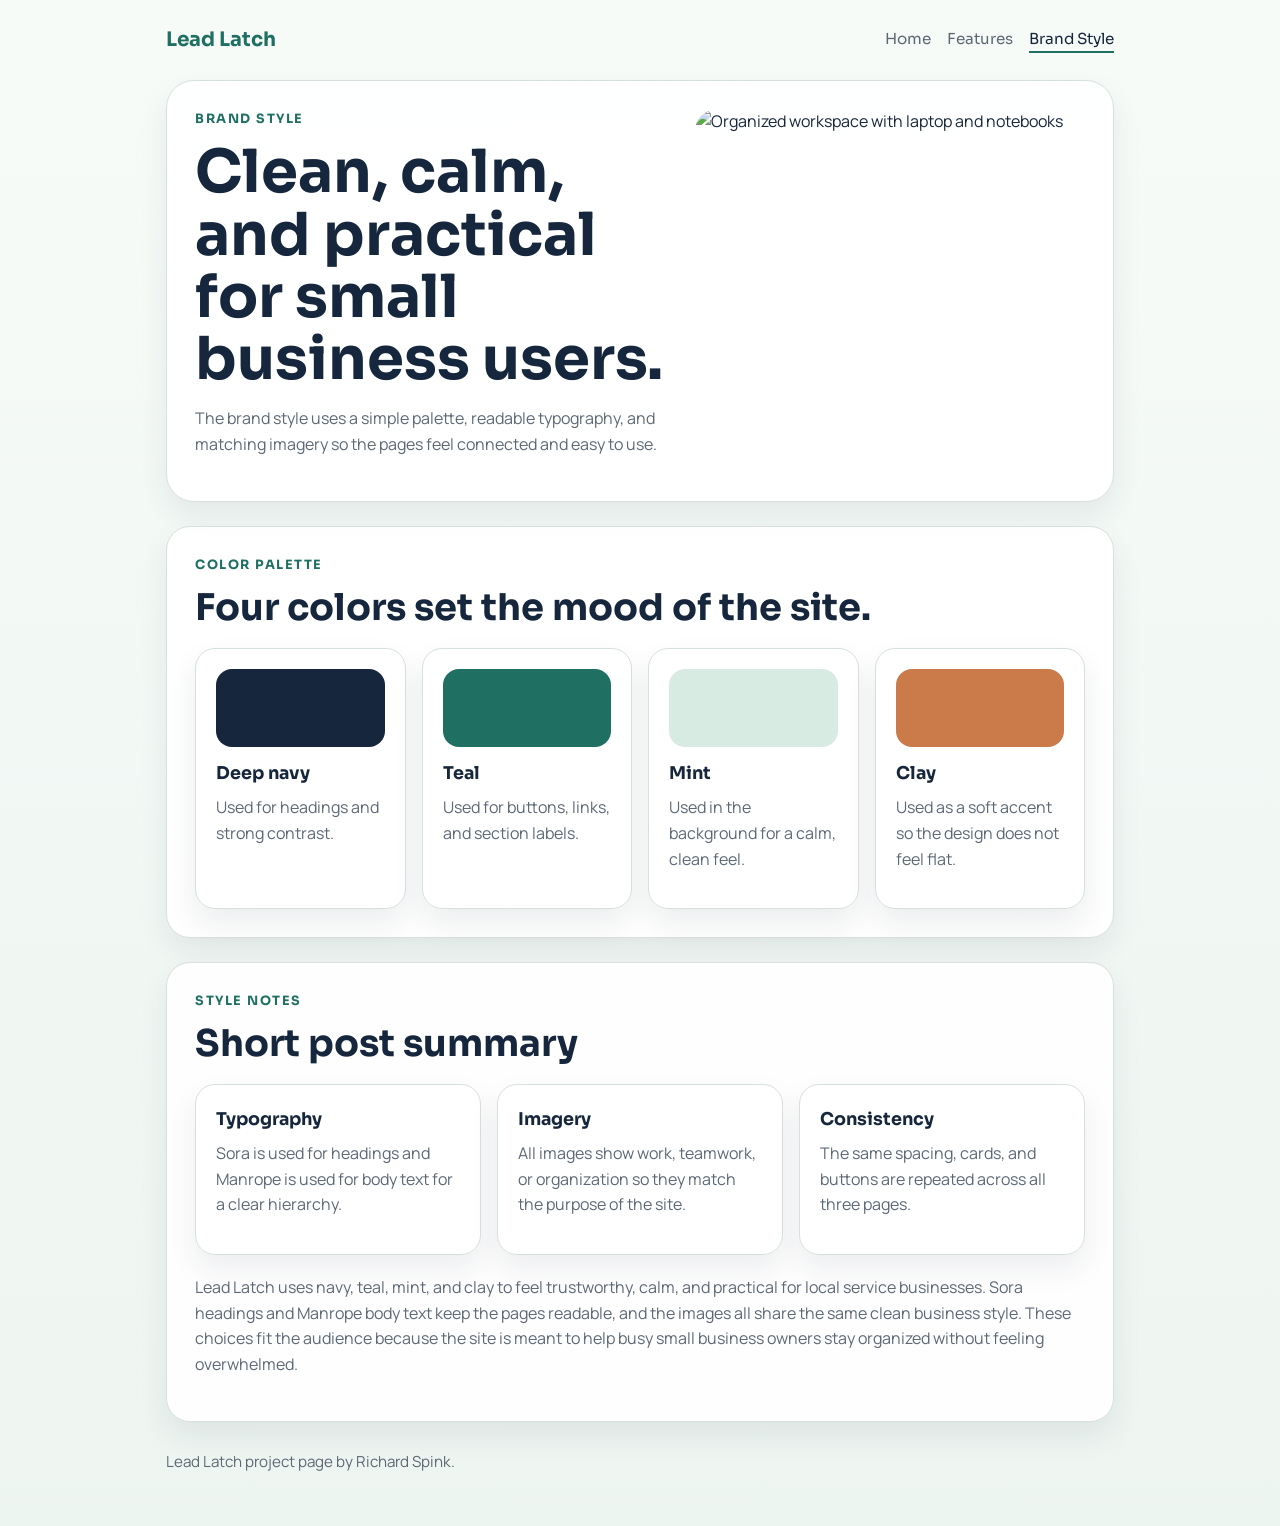
==== brand.html @ 3fb47ddd "Add files via upload" ====
<!DOCTYPE html>
<html lang="en">
<head>
    <meta charset="UTF-8" />
    <meta name="viewport" content="width=device-width, initial-scale=1.0" />
    <meta name="description" content="Lead Latch brand style page with color, typography, and imagery choices." />
    <title>Lead Latch | Brand Style</title>
    <link rel="stylesheet" href="style.css" />
</head>
<body>
    <header class="wrap">
        <nav class="nav">
            <a class="brand" href="index.html">Lead Latch</a>
            <div class="links">
                <a href="index.html">Home</a>
                <a href="features.html">Features</a>
                <a class="current" href="brand.html">Brand Style</a>
            </div>
        </nav>

        <section class="hero">
            <div>
                <p class="label">Brand Style</p>
                <h1>Clean, calm, and practical for small business users.</h1>
                <p>
                    The brand style uses a simple palette, readable typography, and matching imagery so the pages feel
                    connected and easy to use.
                </p>
            </div>

            <img
                src="https://images.unsplash.com/photo-1497366754035-f200968a6e72?auto=format&fit=crop&w=900&q=80"
                alt="Organized workspace with laptop and notebooks"
            />
        </section>
    </header>

    <main class="wrap">
        <section class="panel">
            <p class="label">Color Palette</p>
            <h2>Four colors set the mood of the site.</h2>
            <div class="grid four">
                <article class="card">
                    <div class="swatch navy"></div>
                    <h3>Deep navy</h3>
                    <p>Used for headings and strong contrast.</p>
                </article>
                <article class="card">
                    <div class="swatch teal"></div>
                    <h3>Teal</h3>
                    <p>Used for buttons, links, and section labels.</p>
                </article>
                <article class="card">
                    <div class="swatch mint"></div>
                    <h3>Mint</h3>
                    <p>Used in the background for a calm, clean feel.</p>
                </article>
                <article class="card">
                    <div class="swatch clay"></div>
                    <h3>Clay</h3>
                    <p>Used as a soft accent so the design does not feel flat.</p>
                </article>
            </div>
        </section>

        <section class="panel">
            <p class="label">Style Notes</p>
            <h2>Short post summary</h2>
            <div class="grid three">
                <article class="card">
                    <h3>Typography</h3>
                    <p>Sora is used for headings and Manrope is used for body text for a clear hierarchy.</p>
                </article>
                <article class="card">
                    <h3>Imagery</h3>
                    <p>All images show work, teamwork, or organization so they match the purpose of the site.</p>
                </article>
                <article class="card">
                    <h3>Consistency</h3>
                    <p>The same spacing, cards, and buttons are repeated across all three pages.</p>
                </article>
            </div>
            <p class="post-copy">
                Lead Latch uses navy, teal, mint, and clay to feel trustworthy, calm, and practical for local service
                businesses. Sora headings and Manrope body text keep the pages readable, and the images all share the
                same clean business style. These choices fit the audience because the site is meant to help busy small
                business owners stay organized without feeling overwhelmed.
            </p>
        </section>
    </main>

    <footer class="wrap footer">
        <p>Lead Latch project page by Richard Spink.</p>
    </footer>
</body>
</html>
---- style.css ----
@import url("https://fonts.googleapis.com/css2?family=Manrope:wght@400;600;700&family=Sora:wght@600;700&display=swap");

:root {
    --bg: #edf5f1;
    --surface: #ffffff;
    --ink: #16263c;
    --muted: #5d6875;
    --teal: #1f6f63;
    --mint: #d7ebe2;
    --clay: #cb7a4a;
    --line: #d7e0dc;
    --shadow: 0 14px 30px rgba(22, 38, 60, 0.08);
}

* {
    box-sizing: border-box;
}

body {
    background: linear-gradient(180deg, #f7fbf8 0%, var(--bg) 100%);
    color: var(--ink);
    font-family: "Manrope", sans-serif;
    line-height: 1.6;
    margin: 0;
}

img {
    border-radius: 22px;
    display: block;
    filter: saturate(0.9);
    height: 100%;
    object-fit: cover;
    width: 100%;
}

a {
    color: inherit;
    text-decoration: none;
}

.wrap {
    margin: 0 auto;
    max-width: 980px;
    padding: 0 16px;
}

.nav {
    align-items: center;
    display: flex;
    flex-wrap: wrap;
    gap: 14px;
    justify-content: space-between;
    padding: 24px 0;
}

.brand,
.links a,
h1,
h2,
h3,
.btn,
.label,
.chip {
    font-family: "Sora", sans-serif;
}

.brand {
    color: var(--teal);
    font-size: 1.25rem;
    font-weight: 700;
}

.links {
    display: flex;
    flex-wrap: wrap;
    gap: 16px;
}

.links a {
    color: var(--muted);
    font-size: 0.95rem;
}

.links .current {
    border-bottom: 2px solid var(--teal);
    color: var(--ink);
}

.hero,
.panel,
.card {
    background: rgba(255, 255, 255, 0.94);
    border: 1px solid var(--line);
    box-shadow: var(--shadow);
}

.hero {
    border-radius: 28px;
    display: grid;
    gap: 24px;
    grid-template-columns: 1.1fr 0.9fr;
    padding: 28px;
}

.panel {
    border-radius: 24px;
    margin-top: 24px;
    padding: 28px;
}

.grid {
    display: grid;
    gap: 16px;
    margin-top: 20px;
}

.three {
    grid-template-columns: repeat(3, 1fr);
}

.four {
    grid-template-columns: repeat(4, 1fr);
}

.card {
    border-radius: 20px;
    padding: 20px;
}

.label {
    color: var(--teal);
    font-size: 0.8rem;
    font-weight: 700;
    letter-spacing: 0.12em;
    margin: 0 0 12px;
    text-transform: uppercase;
}

h1,
h2,
h3,
p {
    margin-top: 0;
}

h1 {
    font-size: clamp(2.3rem, 5vw, 3.7rem);
    line-height: 1.05;
    margin-bottom: 16px;
}

h2 {
    font-size: clamp(1.6rem, 4vw, 2.3rem);
    line-height: 1.1;
    margin-bottom: 12px;
}

h3 {
    font-size: 1.1rem;
    margin-bottom: 8px;
}

p,
li {
    color: var(--muted);
    font-size: 1rem;
}

.actions {
    display: flex;
    flex-wrap: wrap;
    gap: 12px;
    margin-top: 20px;
}

.btn {
    border-radius: 999px;
    display: inline-block;
    font-size: 0.92rem;
    font-weight: 700;
    padding: 12px 18px;
}

.primary {
    background: var(--teal);
    color: #ffffff;
}

.secondary {
    background: var(--mint);
    color: var(--teal);
}

.chip {
    background: var(--mint);
    border-radius: 999px;
    color: var(--teal);
    display: inline-block;
    font-size: 0.82rem;
    font-weight: 700;
    margin-bottom: 12px;
    padding: 6px 10px;
}

.list {
    display: grid;
    gap: 12px;
    list-style: none;
    margin: 20px 0 0;
    padding: 0;
}

.list li {
    background: #f7faf8;
    border: 1px solid var(--line);
    border-radius: 16px;
    padding: 14px 16px;
}

.swatch {
    border-radius: 16px;
    height: 78px;
    margin-bottom: 12px;
}

.navy {
    background: #16263c;
}

.teal {
    background: #1f6f63;
}

.mint {
    background: #d7ebe2;
}

.clay {
    background: #cb7a4a;
}

.post-copy {
    margin-top: 20px;
}

.footer {
    padding: 28px 16px 36px;
}

.footer p {
    font-size: 0.95rem;
}

@media (max-width: 760px) {
    .hero,
    .three,
    .four {
        grid-template-columns: 1fr;
    }

    .hero,
    .panel {
        padding: 22px;
    }
}
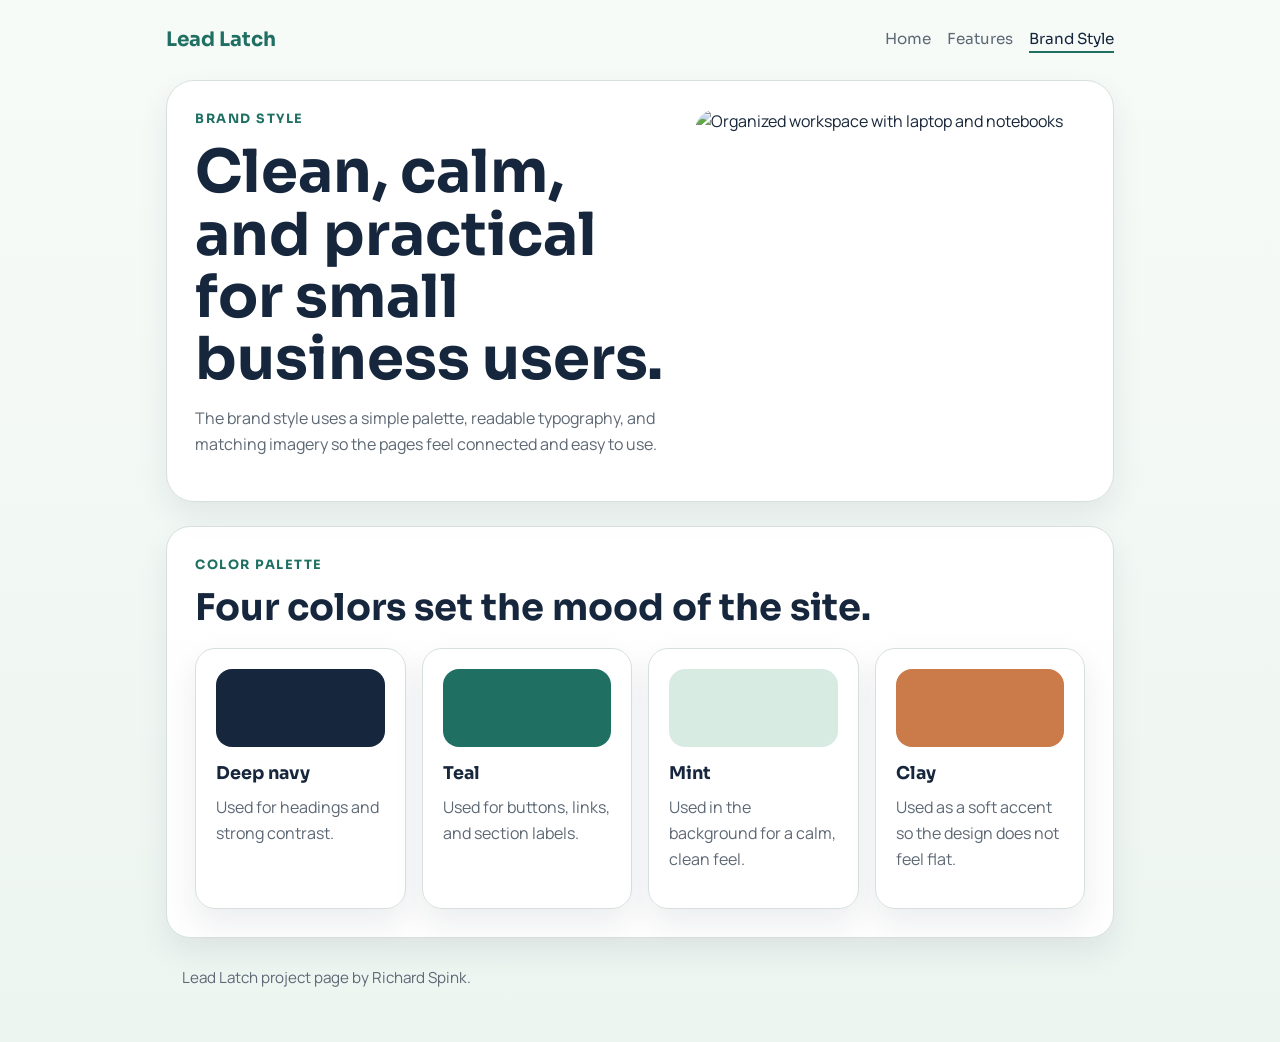
==== commit 1f2e1631: "Remove style notes section from brand.html Removed the style notes section including typography, ima" ====
--- a/brand.html
+++ b/brand.html
@@ -63,31 +63,6 @@
             </div>
         </section>
 
-        <section class="panel">
-            <p class="label">Style Notes</p>
-            <h2>Short post summary</h2>
-            <div class="grid three">
-                <article class="card">
-                    <h3>Typography</h3>
-                    <p>Sora is used for headings and Manrope is used for body text for a clear hierarchy.</p>
-                </article>
-                <article class="card">
-                    <h3>Imagery</h3>
-                    <p>All images show work, teamwork, or organization so they match the purpose of the site.</p>
-                </article>
-                <article class="card">
-                    <h3>Consistency</h3>
-                    <p>The same spacing, cards, and buttons are repeated across all three pages.</p>
-                </article>
-            </div>
-            <p class="post-copy">
-                Lead Latch uses navy, teal, mint, and clay to feel trustworthy, calm, and practical for local service
-                businesses. Sora headings and Manrope body text keep the pages readable, and the images all share the
-                same clean business style. These choices fit the audience because the site is meant to help busy small
-                business owners stay organized without feeling overwhelmed.
-            </p>
-        </section>
-    </main>
 
     <footer class="wrap footer">
         <p>Lead Latch project page by Richard Spink.</p>
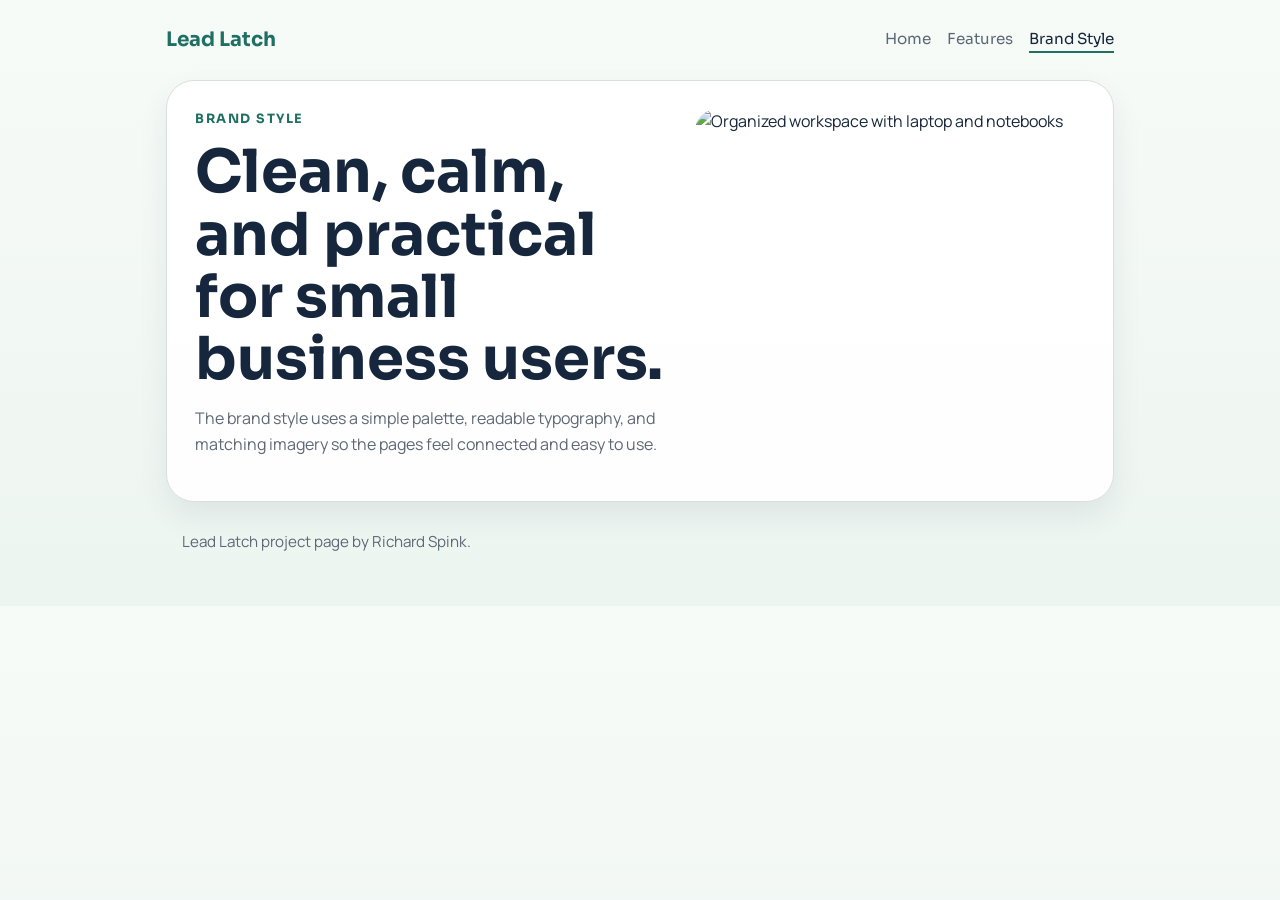
==== commit 6c97ddd0: "Remove color palette section from brand.html Removed color palette section from the main content." ====
--- a/brand.html
+++ b/brand.html
@@ -36,32 +36,7 @@
     </header>
 
     <main class="wrap">
-        <section class="panel">
-            <p class="label">Color Palette</p>
-            <h2>Four colors set the mood of the site.</h2>
-            <div class="grid four">
-                <article class="card">
-                    <div class="swatch navy"></div>
-                    <h3>Deep navy</h3>
-                    <p>Used for headings and strong contrast.</p>
-                </article>
-                <article class="card">
-                    <div class="swatch teal"></div>
-                    <h3>Teal</h3>
-                    <p>Used for buttons, links, and section labels.</p>
-                </article>
-                <article class="card">
-                    <div class="swatch mint"></div>
-                    <h3>Mint</h3>
-                    <p>Used in the background for a calm, clean feel.</p>
-                </article>
-                <article class="card">
-                    <div class="swatch clay"></div>
-                    <h3>Clay</h3>
-                    <p>Used as a soft accent so the design does not feel flat.</p>
-                </article>
-            </div>
-        </section>
+       
 
 
     <footer class="wrap footer">
--- a/style.css
+++ b/style.css
@@ -239,9 +239,6 @@
     background: #cb7a4a;
 }
 
-.post-copy {
-    margin-top: 20px;
-}
 
 .footer {
     padding: 28px 16px 36px;
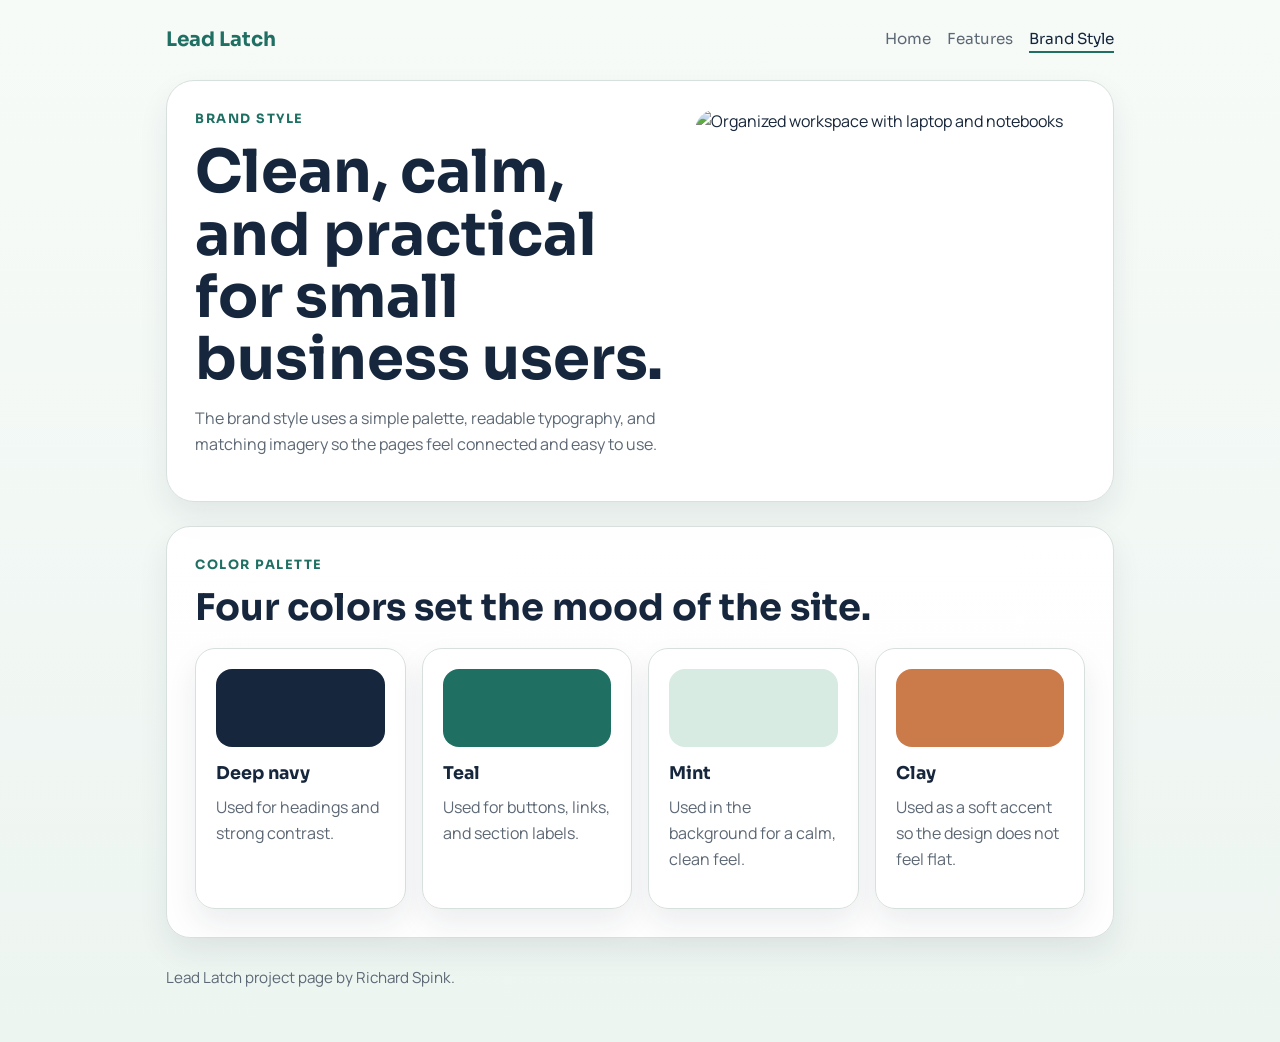
==== commit 15223d01: "Add heartbeat nav hover and customer image" ====
--- a/brand.html
+++ b/brand.html
@@ -36,8 +36,33 @@
     </header>
 
     <main class="wrap">
-       
-
+        <section class="panel">
+            <p class="label">Color Palette</p>
+            <h2>Four colors set the mood of the site.</h2>
+            <div class="grid four">
+                <article class="card">
+                    <div class="swatch navy"></div>
+                    <h3>Deep navy</h3>
+                    <p>Used for headings and strong contrast.</p>
+                </article>
+                <article class="card">
+                    <div class="swatch teal"></div>
+                    <h3>Teal</h3>
+                    <p>Used for buttons, links, and section labels.</p>
+                </article>
+                <article class="card">
+                    <div class="swatch mint"></div>
+                    <h3>Mint</h3>
+                    <p>Used in the background for a calm, clean feel.</p>
+                </article>
+                <article class="card">
+                    <div class="swatch clay"></div>
+                    <h3>Clay</h3>
+                    <p>Used as a soft accent so the design does not feel flat.</p>
+                </article>
+            </div>
+        </section>
+    </main>
 
     <footer class="wrap footer">
         <p>Lead Latch project page by Richard Spink.</p>
--- a/style.css
+++ b/style.css
@@ -38,6 +38,10 @@
     text-decoration: none;
 }
 
+figure {
+    margin: 0;
+}
+
 .wrap {
     margin: 0 auto;
     max-width: 980px;
@@ -78,7 +82,16 @@
 
 .links a {
     color: var(--muted);
+    display: inline-block;
     font-size: 0.95rem;
+    transform-origin: center;
+    transition: color 0.2s ease;
+}
+
+.links a:hover,
+.links a:focus-visible {
+    animation: heartbeat 0.9s ease-in-out infinite;
+    color: var(--teal);
 }
 
 .links .current {
@@ -122,6 +135,12 @@
     grid-template-columns: repeat(4, 1fr);
 }
 
+.split {
+    display: grid;
+    gap: 20px;
+    grid-template-columns: 1fr 1fr;
+}
+
 .card {
     border-radius: 20px;
     padding: 20px;
@@ -164,6 +183,12 @@
 li {
     color: var(--muted);
     font-size: 1rem;
+}
+
+figcaption {
+    color: var(--muted);
+    font-size: 0.92rem;
+    margin-top: 10px;
 }
 
 .actions {
@@ -239,7 +264,6 @@
     background: #cb7a4a;
 }
 
-
 .footer {
     padding: 28px 16px 36px;
 }
@@ -248,8 +272,32 @@
     font-size: 0.95rem;
 }
 
+@keyframes heartbeat {
+    0%,
+    100% {
+        transform: scale(1);
+    }
+
+    20% {
+        transform: scale(1.08);
+    }
+
+    35% {
+        transform: scale(0.98);
+    }
+
+    50% {
+        transform: scale(1.12);
+    }
+
+    65% {
+        transform: scale(1);
+    }
+}
+
 @media (max-width: 760px) {
     .hero,
+    .split,
     .three,
     .four {
         grid-template-columns: 1fr;
@@ -260,3 +308,10 @@
         padding: 22px;
     }
 }
+
+@media (prefers-reduced-motion: reduce) {
+    .links a:hover,
+    .links a:focus-visible {
+        animation: none;
+    }
+}
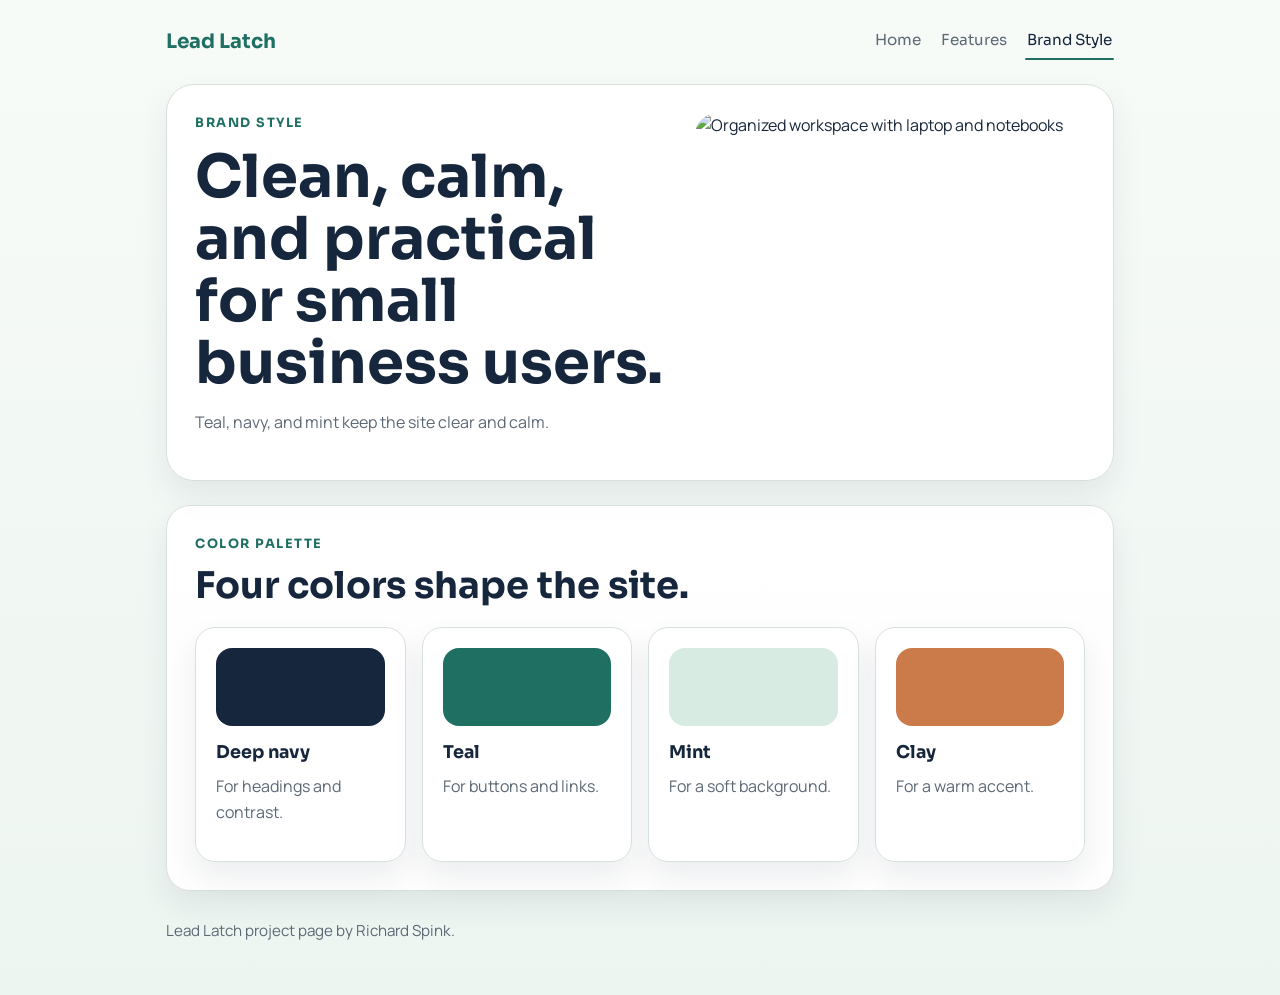
==== commit 28954211: "Tighten site copy" ====
--- a/brand.html
+++ b/brand.html
@@ -22,10 +22,7 @@
             <div>
                 <p class="label">Brand Style</p>
                 <h1>Clean, calm, and practical for small business users.</h1>
-                <p>
-                    The brand style uses a simple palette, readable typography, and matching imagery so the pages feel
-                    connected and easy to use.
-                </p>
+                <p>Teal, navy, and mint keep the site clear and calm.</p>
             </div>
 
             <img
@@ -38,27 +35,27 @@
     <main class="wrap">
         <section class="panel">
             <p class="label">Color Palette</p>
-            <h2>Four colors set the mood of the site.</h2>
+            <h2>Four colors shape the site.</h2>
             <div class="grid four">
                 <article class="card">
                     <div class="swatch navy"></div>
                     <h3>Deep navy</h3>
-                    <p>Used for headings and strong contrast.</p>
+                    <p>For headings and contrast.</p>
                 </article>
                 <article class="card">
                     <div class="swatch teal"></div>
                     <h3>Teal</h3>
-                    <p>Used for buttons, links, and section labels.</p>
+                    <p>For buttons and links.</p>
                 </article>
                 <article class="card">
                     <div class="swatch mint"></div>
                     <h3>Mint</h3>
-                    <p>Used in the background for a calm, clean feel.</p>
+                    <p>For a soft background.</p>
                 </article>
                 <article class="card">
                     <div class="swatch clay"></div>
                     <h3>Clay</h3>
-                    <p>Used as a soft accent so the design does not feel flat.</p>
+                    <p>For a warm accent.</p>
                 </article>
             </div>
         </section>
--- a/style.css
+++ b/style.css
@@ -81,22 +81,56 @@
 }
 
 .links a {
+    align-items: center;
     color: var(--muted);
-    display: inline-block;
+    display: inline-flex;
     font-size: 0.95rem;
+    padding: 4px 2px 8px;
+    position: relative;
+    text-shadow: 0 0 0 rgba(31, 111, 99, 0);
     transform-origin: center;
-    transition: color 0.2s ease;
+    transition: color 0.2s ease, text-shadow 0.2s ease;
+    will-change: transform;
+}
+
+.links a::after {
+    background: rgba(31, 111, 99, 0.18);
+    border-radius: 999px;
+    bottom: 0;
+    content: "";
+    height: 8px;
+    left: -4px;
+    opacity: 0;
+    position: absolute;
+    right: -4px;
+    transform: scaleX(0.65);
+    transform-origin: center;
 }
 
 .links a:hover,
 .links a:focus-visible {
-    animation: heartbeat 0.9s ease-in-out infinite;
-    color: var(--teal);
+    animation: breathe-link 1.35s ease-in-out infinite;
+    color: var(--teal);
+    text-shadow: 0 0 14px rgba(31, 111, 99, 0.18);
+}
+
+.links a:hover::after,
+.links a:focus-visible::after {
+    animation: breathe-line 1.35s ease-in-out infinite;
+    opacity: 1;
 }
 
 .links .current {
-    border-bottom: 2px solid var(--teal);
     color: var(--ink);
+}
+
+.links .current::after {
+    background: var(--teal);
+    height: 2px;
+    left: 0;
+    opacity: 1;
+    right: 0;
+    transform: none;
 }
 
 .hero,
@@ -141,6 +175,53 @@
     grid-template-columns: 1fr 1fr;
 }
 
+.signup-form {
+    background: #f7faf8;
+    border: 1px solid var(--line);
+    border-radius: 20px;
+    display: grid;
+    gap: 14px;
+    padding: 20px;
+}
+
+.field {
+    display: grid;
+    gap: 6px;
+}
+
+.field label {
+    color: var(--ink);
+    font-family: "Sora", sans-serif;
+    font-size: 0.88rem;
+}
+
+.signup-form input,
+.signup-form textarea {
+    background: var(--surface);
+    border: 1px solid var(--line);
+    border-radius: 14px;
+    color: var(--ink);
+    font: inherit;
+    padding: 12px 14px;
+}
+
+.signup-form textarea {
+    min-height: 120px;
+    resize: vertical;
+}
+
+.signup-form input:focus,
+.signup-form textarea:focus {
+    border-color: var(--teal);
+    outline: 2px solid rgba(31, 111, 99, 0.15);
+}
+
+.signup-form .btn {
+    border: 0;
+    cursor: pointer;
+    justify-self: start;
+}
+
 .card {
     border-radius: 20px;
     padding: 20px;
@@ -272,26 +353,31 @@
     font-size: 0.95rem;
 }
 
-@keyframes heartbeat {
+@keyframes breathe-link {
     0%,
     100% {
-        transform: scale(1);
-    }
-
-    20% {
-        transform: scale(1.08);
-    }
-
-    35% {
-        transform: scale(0.98);
+        opacity: 0.78;
+        text-shadow: 0 0 0 rgba(31, 111, 99, 0);
+        transform: scale(1) translateY(0);
     }
 
     50% {
-        transform: scale(1.12);
-    }
-
-    65% {
-        transform: scale(1);
+        opacity: 1;
+        text-shadow: 0 0 16px rgba(31, 111, 99, 0.22);
+        transform: scale(1.06) translateY(-1px);
+    }
+}
+
+@keyframes breathe-line {
+    0%,
+    100% {
+        opacity: 0.28;
+        transform: scaleX(0.82);
+    }
+
+    50% {
+        opacity: 1;
+        transform: scaleX(1.08);
     }
 }
 
@@ -308,10 +394,3 @@
         padding: 22px;
     }
 }
-
-@media (prefers-reduced-motion: reduce) {
-    .links a:hover,
-    .links a:focus-visible {
-        animation: none;
-    }
-}
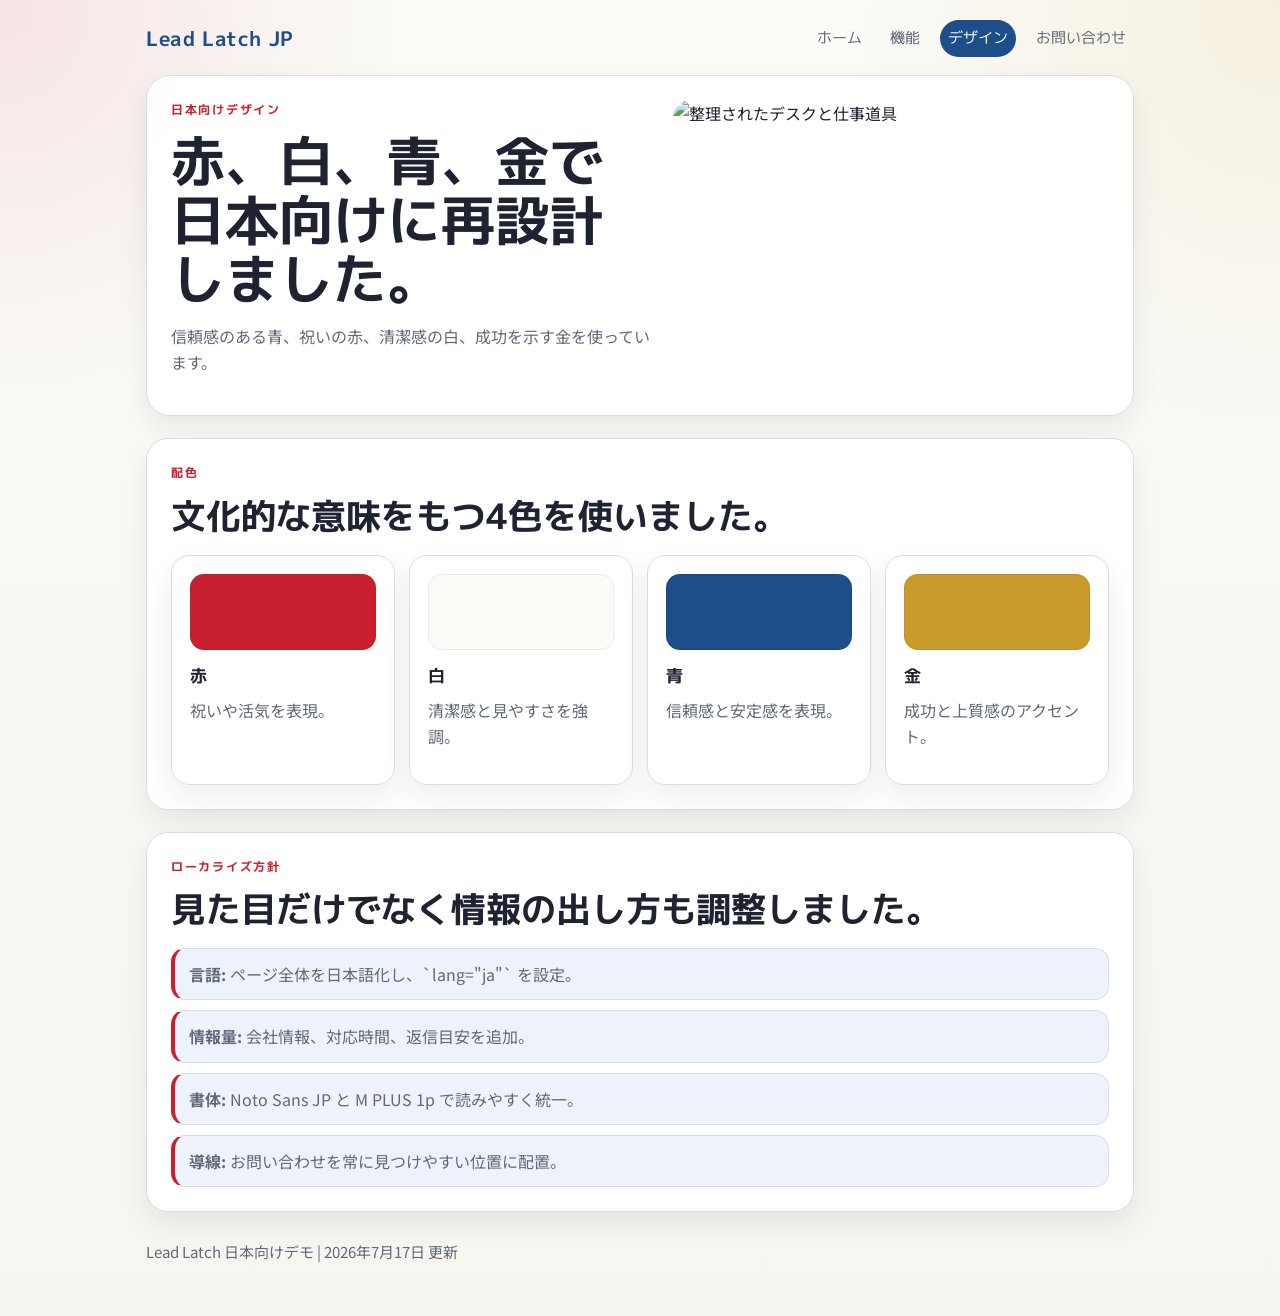
==== commit 797d055a: "Localize site for Japan" ====
--- a/brand.html
+++ b/brand.html
@@ -1,68 +1,81 @@
 <!DOCTYPE html>
-<html lang="en">
+<html lang="ja">
 <head>
     <meta charset="UTF-8" />
     <meta name="viewport" content="width=device-width, initial-scale=1.0" />
-    <meta name="description" content="Lead Latch brand style page with color, typography, and imagery choices." />
-    <title>Lead Latch | Brand Style</title>
+    <meta name="description" content="Lead Latch を日本向けに再設計したブランド方針ページです。" />
+    <title>Lead Latch | デザイン</title>
     <link rel="stylesheet" href="style.css" />
 </head>
 <body>
     <header class="wrap">
         <nav class="nav">
-            <a class="brand" href="index.html">Lead Latch</a>
+            <a class="brand" href="index.html">Lead Latch JP</a>
             <div class="links">
-                <a href="index.html">Home</a>
-                <a href="features.html">Features</a>
-                <a class="current" href="brand.html">Brand Style</a>
+                <a href="index.html">ホーム</a>
+                <a href="features.html">機能</a>
+                <a class="current" href="brand.html">デザイン</a>
+                <a href="index.html#contact">お問い合わせ</a>
             </div>
         </nav>
 
         <section class="hero">
             <div>
-                <p class="label">Brand Style</p>
-                <h1>Clean, calm, and practical for small business users.</h1>
-                <p>Teal, navy, and mint keep the site clear and calm.</p>
+                <p class="label">日本向けデザイン</p>
+                <h1>赤、白、青、金で日本向けに再設計しました。</h1>
+                <p>信頼感のある青、祝いの赤、清潔感の白、成功を示す金を使っています。</p>
             </div>
 
             <img
                 src="https://images.unsplash.com/photo-1497366754035-f200968a6e72?auto=format&fit=crop&w=900&q=80"
-                alt="Organized workspace with laptop and notebooks"
+                alt="整理されたデスクと仕事道具"
+                loading="lazy"
             />
         </section>
     </header>
 
     <main class="wrap">
         <section class="panel">
-            <p class="label">Color Palette</p>
-            <h2>Four colors shape the site.</h2>
+            <p class="label">配色</p>
+            <h2>文化的な意味をもつ4色を使いました。</h2>
             <div class="grid four">
                 <article class="card">
-                    <div class="swatch navy"></div>
-                    <h3>Deep navy</h3>
-                    <p>For headings and contrast.</p>
+                    <div class="swatch red"></div>
+                    <h3>赤</h3>
+                    <p>祝いや活気を表現。</p>
                 </article>
                 <article class="card">
-                    <div class="swatch teal"></div>
-                    <h3>Teal</h3>
-                    <p>For buttons and links.</p>
+                    <div class="swatch white"></div>
+                    <h3>白</h3>
+                    <p>清潔感と見やすさを強調。</p>
                 </article>
                 <article class="card">
-                    <div class="swatch mint"></div>
-                    <h3>Mint</h3>
-                    <p>For a soft background.</p>
+                    <div class="swatch blue"></div>
+                    <h3>青</h3>
+                    <p>信頼感と安定感を表現。</p>
                 </article>
                 <article class="card">
-                    <div class="swatch clay"></div>
-                    <h3>Clay</h3>
-                    <p>For a warm accent.</p>
+                    <div class="swatch gold"></div>
+                    <h3>金</h3>
+                    <p>成功と上質感のアクセント。</p>
                 </article>
             </div>
+        </section>
+
+        <section class="panel">
+            <p class="label">ローカライズ方針</p>
+            <h2>見た目だけでなく情報の出し方も調整しました。</h2>
+            <ul class="list">
+                <li><strong>言語:</strong> ページ全体を日本語化し、`lang="ja"` を設定。</li>
+                <li><strong>情報量:</strong> 会社情報、対応時間、返信目安を追加。</li>
+                <li><strong>書体:</strong> Noto Sans JP と M PLUS 1p で読みやすく統一。</li>
+                <li><strong>導線:</strong> お問い合わせを常に見つけやすい位置に配置。</li>
+            </ul>
         </section>
     </main>
 
     <footer class="wrap footer">
-        <p>Lead Latch project page by Richard Spink.</p>
+        <p>Lead Latch 日本向けデモ | 2026年7月17日 更新</p>
     </footer>
 </body>
 </html>
--- a/style.css
+++ b/style.css
@@ -1,396 +1,71 @@
-@import url("https://fonts.googleapis.com/css2?family=Manrope:wght@400;600;700&family=Sora:wght@600;700&display=swap");
-
+@import url("https://fonts.googleapis.com/css2?family=M+PLUS+1p:wght@500;700&family=Noto+Sans+JP:wght@400;500;700&display=swap");
 :root {
-    --bg: #edf5f1;
-    --surface: #ffffff;
-    --ink: #16263c;
-    --muted: #5d6875;
-    --teal: #1f6f63;
-    --mint: #d7ebe2;
-    --clay: #cb7a4a;
-    --line: #d7e0dc;
-    --shadow: 0 14px 30px rgba(22, 38, 60, 0.08);
+    --bg: #f6f5f0;
+    --paper: #ffffff;
+    --ink: #1f2230;
+    --muted: #616978;
+    --red: #c8202f;
+    --blue: #1d4e89;
+    --gold: #c89b2c;
+    --line: #d8dce6;
+    --soft: #eef3fb;
+    --shadow: 0 12px 28px rgba(31, 34, 48, 0.08);
 }
-
-* {
-    box-sizing: border-box;
-}
-
+* { box-sizing: border-box; }
+html { scroll-behavior: smooth; }
 body {
-    background: linear-gradient(180deg, #f7fbf8 0%, var(--bg) 100%);
+    background: radial-gradient(circle at top right, rgba(200, 155, 44, 0.12), transparent 24%), radial-gradient(circle at top left, rgba(200, 32, 47, 0.1), transparent 22%), linear-gradient(180deg, #fbfbf8 0%, var(--bg) 100%);
     color: var(--ink);
-    font-family: "Manrope", sans-serif;
-    line-height: 1.6;
+    font: 400 16px/1.65 "Noto Sans JP", sans-serif;
     margin: 0;
 }
-
-img {
-    border-radius: 22px;
-    display: block;
-    filter: saturate(0.9);
-    height: 100%;
-    object-fit: cover;
-    width: 100%;
+a { color: inherit; text-decoration: none; }
+img { border-radius: 18px; display: block; height: 100%; object-fit: cover; width: 100%; }
+figure { margin: 0; }
+.wrap { margin: 0 auto; max-width: 1020px; padding: 0 16px; }
+.nav { align-items: center; display: flex; flex-wrap: wrap; gap: 12px; justify-content: space-between; padding: 20px 0 18px; }
+.brand, .links a, h1, h2, h3, .btn, .label, .chip, .field label { font-family: "M PLUS 1p", sans-serif; }
+.brand { color: var(--blue); font-size: 1.25rem; font-weight: 700; letter-spacing: 0.03em; }
+.links { display: flex; flex-wrap: wrap; gap: 12px; }
+.links a { border-radius: 999px; color: var(--muted); display: inline-flex; font-size: 0.94rem; padding: 6px 8px; transition: background 0.2s ease, color 0.2s ease, transform 0.2s ease; }
+.links a:hover, .links a:focus-visible { background: #fff3f3; color: var(--red); transform: translateY(-1px); }
+.links .current { background: var(--blue); color: #ffffff; }
+.hero, .panel, .card, .signup-form { background: rgba(255, 255, 255, 0.97); border: 1px solid var(--line); box-shadow: var(--shadow); }
+.hero { border-radius: 24px; display: grid; gap: 20px; grid-template-columns: 1.05fr 0.95fr; padding: 24px; }
+.panel { border-radius: 22px; margin-top: 22px; padding: 24px; }
+.grid { display: grid; gap: 14px; margin-top: 18px; }
+.three { grid-template-columns: repeat(3, 1fr); }
+.four { grid-template-columns: repeat(4, 1fr); }
+.split { align-items: start; display: grid; gap: 18px; grid-template-columns: 1fr 1fr; }
+.card { border-radius: 18px; padding: 18px; }
+.label { color: var(--red); font-size: 0.78rem; font-weight: 700; letter-spacing: 0.14em; margin: 0 0 12px; text-transform: uppercase; }
+h1, h2, h3, p { margin-top: 0; }
+h1 { font-size: clamp(2.2rem, 5vw, 3.4rem); line-height: 1.08; margin-bottom: 14px; }
+h2 { font-size: clamp(1.55rem, 4vw, 2.2rem); line-height: 1.15; margin-bottom: 10px; }
+h3 { font-size: 1.04rem; margin-bottom: 8px; }
+p, li { color: var(--muted); font-size: 1rem; }
+.actions { display: flex; flex-wrap: wrap; gap: 10px; margin-top: 18px; }
+.btn { border: 0; border-radius: 999px; cursor: pointer; display: inline-block; font-size: 0.92rem; font-weight: 700; padding: 12px 18px; transition: box-shadow 0.2s ease, transform 0.2s ease; }
+.btn:hover, .btn:focus-visible { transform: translateY(-1px); }
+.primary { background: var(--blue); box-shadow: 0 10px 20px rgba(29, 78, 137, 0.16); color: #ffffff; }
+.secondary { background: #fff7ea; border: 1px solid rgba(200, 32, 47, 0.15); color: var(--red); }
+.chip { background: #fff5df; border-radius: 999px; color: var(--gold); display: inline-block; font-size: 0.8rem; font-weight: 700; letter-spacing: 0.06em; margin-bottom: 10px; padding: 6px 10px; }
+.list { display: grid; gap: 10px; list-style: none; margin: 18px 0 0; padding: 0; }
+.list li { background: var(--soft); border: 1px solid var(--line); border-left: 4px solid var(--red); border-radius: 14px; padding: 12px 14px; }
+.signup-form { background: #fbfcff; border-radius: 20px; display: grid; gap: 12px; padding: 20px; }
+.field { display: grid; gap: 6px; }
+.field label { color: var(--ink); font-size: 0.88rem; }
+.signup-form input, .signup-form textarea { background: var(--paper); border: 1px solid var(--line); border-radius: 12px; color: var(--ink); font: inherit; padding: 12px 13px; width: 100%; }
+.signup-form textarea { min-height: 120px; resize: vertical; }
+.signup-form input:focus, .signup-form textarea:focus { border-color: var(--blue); outline: 2px solid rgba(29, 78, 137, 0.14); }
+.swatch { border: 1px solid rgba(0, 0, 0, 0.06); border-radius: 14px; height: 76px; margin-bottom: 12px; }
+.red { background: #c8202f; }
+.white { background: #fbfbf8; }
+.blue { background: #1d4e89; }
+.gold { background: #c89b2c; }
+.footer { padding: 28px 16px 36px; }
+.footer p { font-size: 0.94rem; }
+@media (max-width: 760px) {
+    .hero, .split, .three, .four { grid-template-columns: 1fr; }
+    .hero, .panel, .signup-form { padding: 20px; }
 }
-
-a {
-    color: inherit;
-    text-decoration: none;
-}
-
-figure {
-    margin: 0;
-}
-
-.wrap {
-    margin: 0 auto;
-    max-width: 980px;
-    padding: 0 16px;
-}
-
-.nav {
-    align-items: center;
-    display: flex;
-    flex-wrap: wrap;
-    gap: 14px;
-    justify-content: space-between;
-    padding: 24px 0;
-}
-
-.brand,
-.links a,
-h1,
-h2,
-h3,
-.btn,
-.label,
-.chip {
-    font-family: "Sora", sans-serif;
-}
-
-.brand {
-    color: var(--teal);
-    font-size: 1.25rem;
-    font-weight: 700;
-}
-
-.links {
-    display: flex;
-    flex-wrap: wrap;
-    gap: 16px;
-}
-
-.links a {
-    align-items: center;
-    color: var(--muted);
-    display: inline-flex;
-    font-size: 0.95rem;
-    padding: 4px 2px 8px;
-    position: relative;
-    text-shadow: 0 0 0 rgba(31, 111, 99, 0);
-    transform-origin: center;
-    transition: color 0.2s ease, text-shadow 0.2s ease;
-    will-change: transform;
-}
-
-.links a::after {
-    background: rgba(31, 111, 99, 0.18);
-    border-radius: 999px;
-    bottom: 0;
-    content: "";
-    height: 8px;
-    left: -4px;
-    opacity: 0;
-    position: absolute;
-    right: -4px;
-    transform: scaleX(0.65);
-    transform-origin: center;
-}
-
-.links a:hover,
-.links a:focus-visible {
-    animation: breathe-link 1.35s ease-in-out infinite;
-    color: var(--teal);
-    text-shadow: 0 0 14px rgba(31, 111, 99, 0.18);
-}
-
-.links a:hover::after,
-.links a:focus-visible::after {
-    animation: breathe-line 1.35s ease-in-out infinite;
-    opacity: 1;
-}
-
-.links .current {
-    color: var(--ink);
-}
-
-.links .current::after {
-    background: var(--teal);
-    height: 2px;
-    left: 0;
-    opacity: 1;
-    right: 0;
-    transform: none;
-}
-
-.hero,
-.panel,
-.card {
-    background: rgba(255, 255, 255, 0.94);
-    border: 1px solid var(--line);
-    box-shadow: var(--shadow);
-}
-
-.hero {
-    border-radius: 28px;
-    display: grid;
-    gap: 24px;
-    grid-template-columns: 1.1fr 0.9fr;
-    padding: 28px;
-}
-
-.panel {
-    border-radius: 24px;
-    margin-top: 24px;
-    padding: 28px;
-}
-
-.grid {
-    display: grid;
-    gap: 16px;
-    margin-top: 20px;
-}
-
-.three {
-    grid-template-columns: repeat(3, 1fr);
-}
-
-.four {
-    grid-template-columns: repeat(4, 1fr);
-}
-
-.split {
-    display: grid;
-    gap: 20px;
-    grid-template-columns: 1fr 1fr;
-}
-
-.signup-form {
-    background: #f7faf8;
-    border: 1px solid var(--line);
-    border-radius: 20px;
-    display: grid;
-    gap: 14px;
-    padding: 20px;
-}
-
-.field {
-    display: grid;
-    gap: 6px;
-}
-
-.field label {
-    color: var(--ink);
-    font-family: "Sora", sans-serif;
-    font-size: 0.88rem;
-}
-
-.signup-form input,
-.signup-form textarea {
-    background: var(--surface);
-    border: 1px solid var(--line);
-    border-radius: 14px;
-    color: var(--ink);
-    font: inherit;
-    padding: 12px 14px;
-}
-
-.signup-form textarea {
-    min-height: 120px;
-    resize: vertical;
-}
-
-.signup-form input:focus,
-.signup-form textarea:focus {
-    border-color: var(--teal);
-    outline: 2px solid rgba(31, 111, 99, 0.15);
-}
-
-.signup-form .btn {
-    border: 0;
-    cursor: pointer;
-    justify-self: start;
-}
-
-.card {
-    border-radius: 20px;
-    padding: 20px;
-}
-
-.label {
-    color: var(--teal);
-    font-size: 0.8rem;
-    font-weight: 700;
-    letter-spacing: 0.12em;
-    margin: 0 0 12px;
-    text-transform: uppercase;
-}
-
-h1,
-h2,
-h3,
-p {
-    margin-top: 0;
-}
-
-h1 {
-    font-size: clamp(2.3rem, 5vw, 3.7rem);
-    line-height: 1.05;
-    margin-bottom: 16px;
-}
-
-h2 {
-    font-size: clamp(1.6rem, 4vw, 2.3rem);
-    line-height: 1.1;
-    margin-bottom: 12px;
-}
-
-h3 {
-    font-size: 1.1rem;
-    margin-bottom: 8px;
-}
-
-p,
-li {
-    color: var(--muted);
-    font-size: 1rem;
-}
-
-figcaption {
-    color: var(--muted);
-    font-size: 0.92rem;
-    margin-top: 10px;
-}
-
-.actions {
-    display: flex;
-    flex-wrap: wrap;
-    gap: 12px;
-    margin-top: 20px;
-}
-
-.btn {
-    border-radius: 999px;
-    display: inline-block;
-    font-size: 0.92rem;
-    font-weight: 700;
-    padding: 12px 18px;
-}
-
-.primary {
-    background: var(--teal);
-    color: #ffffff;
-}
-
-.secondary {
-    background: var(--mint);
-    color: var(--teal);
-}
-
-.chip {
-    background: var(--mint);
-    border-radius: 999px;
-    color: var(--teal);
-    display: inline-block;
-    font-size: 0.82rem;
-    font-weight: 700;
-    margin-bottom: 12px;
-    padding: 6px 10px;
-}
-
-.list {
-    display: grid;
-    gap: 12px;
-    list-style: none;
-    margin: 20px 0 0;
-    padding: 0;
-}
-
-.list li {
-    background: #f7faf8;
-    border: 1px solid var(--line);
-    border-radius: 16px;
-    padding: 14px 16px;
-}
-
-.swatch {
-    border-radius: 16px;
-    height: 78px;
-    margin-bottom: 12px;
-}
-
-.navy {
-    background: #16263c;
-}
-
-.teal {
-    background: #1f6f63;
-}
-
-.mint {
-    background: #d7ebe2;
-}
-
-.clay {
-    background: #cb7a4a;
-}
-
-.footer {
-    padding: 28px 16px 36px;
-}
-
-.footer p {
-    font-size: 0.95rem;
-}
-
-@keyframes breathe-link {
-    0%,
-    100% {
-        opacity: 0.78;
-        text-shadow: 0 0 0 rgba(31, 111, 99, 0);
-        transform: scale(1) translateY(0);
-    }
-
-    50% {
-        opacity: 1;
-        text-shadow: 0 0 16px rgba(31, 111, 99, 0.22);
-        transform: scale(1.06) translateY(-1px);
-    }
-}
-
-@keyframes breathe-line {
-    0%,
-    100% {
-        opacity: 0.28;
-        transform: scaleX(0.82);
-    }
-
-    50% {
-        opacity: 1;
-        transform: scaleX(1.08);
-    }
-}
-
-@media (max-width: 760px) {
-    .hero,
-    .split,
-    .three,
-    .four {
-        grid-template-columns: 1fr;
-    }
-
-    .hero,
-    .panel {
-        padding: 22px;
-    }
-}
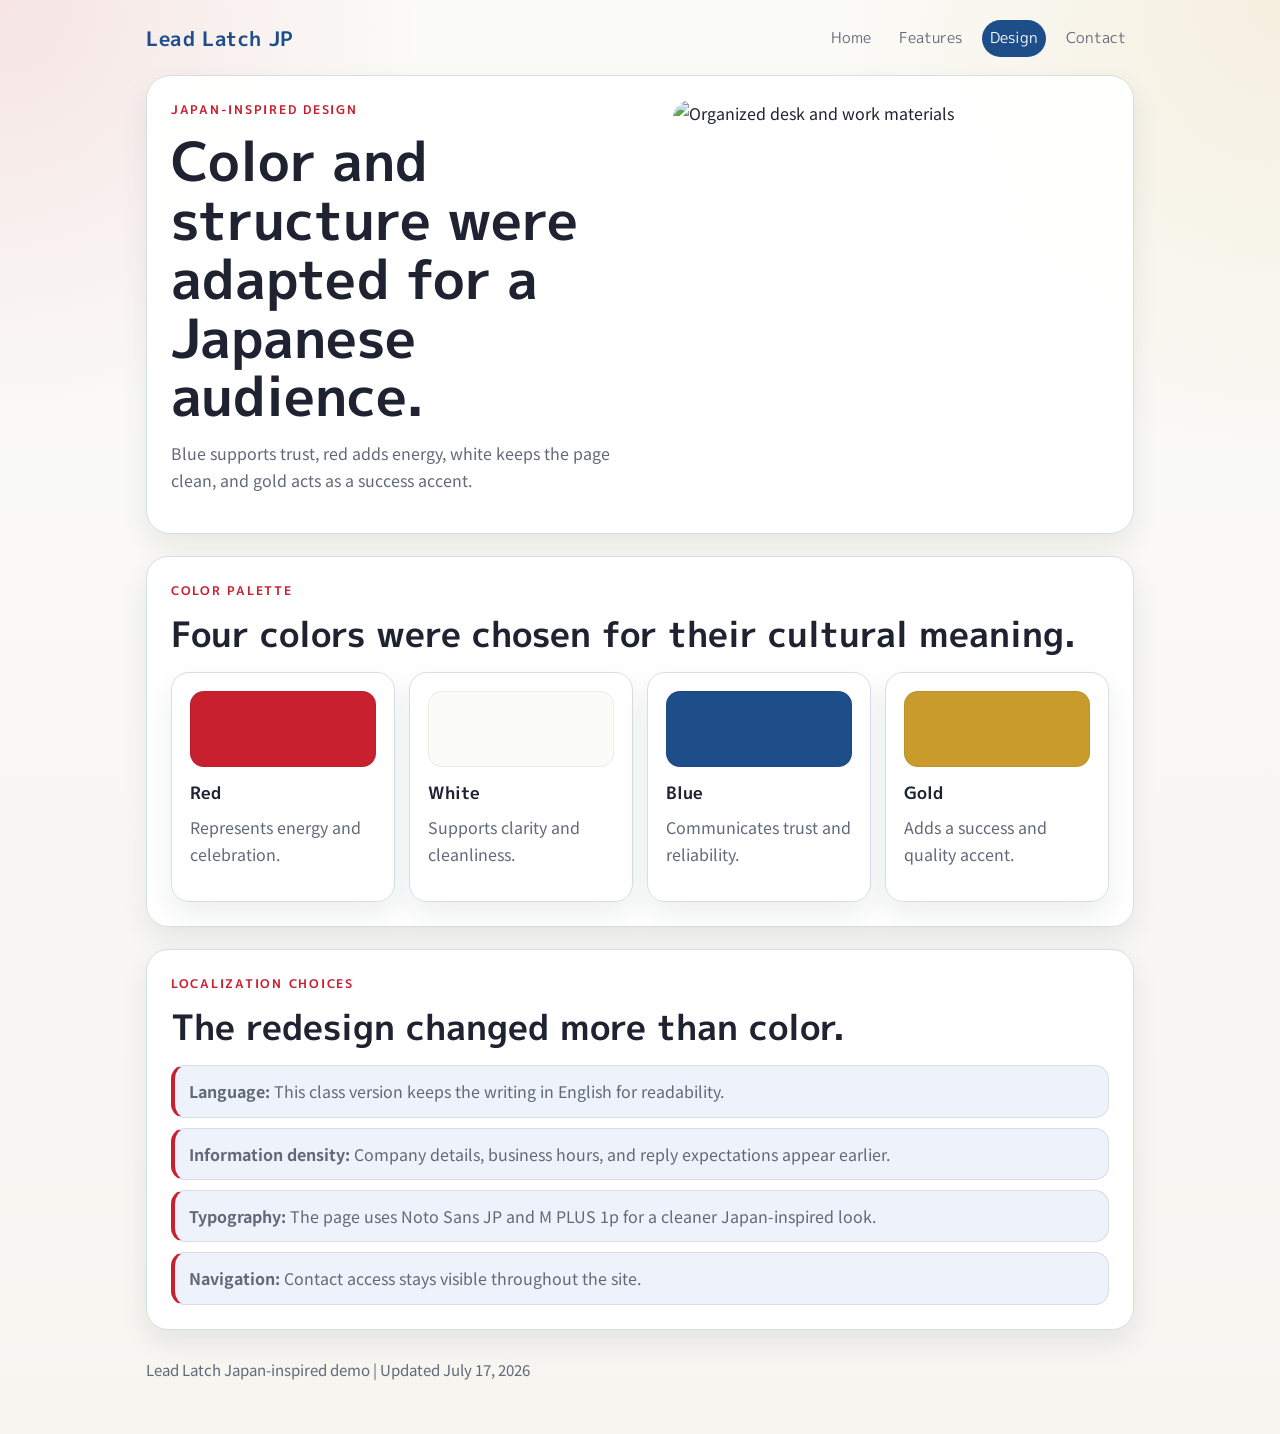
==== commit 10affda3: "Restore English copy for Japan redesign" ====
--- a/brand.html
+++ b/brand.html
@@ -1,34 +1,34 @@
 <!DOCTYPE html>
-<html lang="ja">
+<html lang="en">
 <head>
     <meta charset="UTF-8" />
     <meta name="viewport" content="width=device-width, initial-scale=1.0" />
-    <meta name="description" content="Lead Latch を日本向けに再設計したブランド方針ページです。" />
-    <title>Lead Latch | デザイン</title>
-    <link rel="stylesheet" href="style.css" />
+    <meta name="description" content="Brand and localization choices for a Japan-inspired Lead Latch redesign." />
+    <title>Lead Latch | Design</title>
+    <link rel="stylesheet" href="style.css?v=20260717b" />
 </head>
 <body>
     <header class="wrap">
         <nav class="nav">
             <a class="brand" href="index.html">Lead Latch JP</a>
             <div class="links">
-                <a href="index.html">ホーム</a>
-                <a href="features.html">機能</a>
-                <a class="current" href="brand.html">デザイン</a>
-                <a href="index.html#contact">お問い合わせ</a>
+                <a href="index.html">Home</a>
+                <a href="features.html">Features</a>
+                <a class="current" href="brand.html">Design</a>
+                <a href="index.html#contact">Contact</a>
             </div>
         </nav>
 
         <section class="hero">
             <div>
-                <p class="label">日本向けデザイン</p>
-                <h1>赤、白、青、金で日本向けに再設計しました。</h1>
-                <p>信頼感のある青、祝いの赤、清潔感の白、成功を示す金を使っています。</p>
+                <p class="label">Japan-Inspired Design</p>
+                <h1>Color and structure were adapted for a Japanese audience.</h1>
+                <p>Blue supports trust, red adds energy, white keeps the page clean, and gold acts as a success accent.</p>
             </div>
 
             <img
                 src="https://images.unsplash.com/photo-1497366754035-f200968a6e72?auto=format&fit=crop&w=900&q=80"
-                alt="整理されたデスクと仕事道具"
+                alt="Organized desk and work materials"
                 loading="lazy"
             />
         </section>
@@ -36,46 +36,46 @@
 
     <main class="wrap">
         <section class="panel">
-            <p class="label">配色</p>
-            <h2>文化的な意味をもつ4色を使いました。</h2>
+            <p class="label">Color Palette</p>
+            <h2>Four colors were chosen for their cultural meaning.</h2>
             <div class="grid four">
                 <article class="card">
                     <div class="swatch red"></div>
-                    <h3>赤</h3>
-                    <p>祝いや活気を表現。</p>
+                    <h3>Red</h3>
+                    <p>Represents energy and celebration.</p>
                 </article>
                 <article class="card">
                     <div class="swatch white"></div>
-                    <h3>白</h3>
-                    <p>清潔感と見やすさを強調。</p>
+                    <h3>White</h3>
+                    <p>Supports clarity and cleanliness.</p>
                 </article>
                 <article class="card">
                     <div class="swatch blue"></div>
-                    <h3>青</h3>
-                    <p>信頼感と安定感を表現。</p>
+                    <h3>Blue</h3>
+                    <p>Communicates trust and reliability.</p>
                 </article>
                 <article class="card">
                     <div class="swatch gold"></div>
-                    <h3>金</h3>
-                    <p>成功と上質感のアクセント。</p>
+                    <h3>Gold</h3>
+                    <p>Adds a success and quality accent.</p>
                 </article>
             </div>
         </section>
 
         <section class="panel">
-            <p class="label">ローカライズ方針</p>
-            <h2>見た目だけでなく情報の出し方も調整しました。</h2>
+            <p class="label">Localization Choices</p>
+            <h2>The redesign changed more than color.</h2>
             <ul class="list">
-                <li><strong>言語:</strong> ページ全体を日本語化し、`lang="ja"` を設定。</li>
-                <li><strong>情報量:</strong> 会社情報、対応時間、返信目安を追加。</li>
-                <li><strong>書体:</strong> Noto Sans JP と M PLUS 1p で読みやすく統一。</li>
-                <li><strong>導線:</strong> お問い合わせを常に見つけやすい位置に配置。</li>
+                <li><strong>Language:</strong> This class version keeps the writing in English for readability.</li>
+                <li><strong>Information density:</strong> Company details, business hours, and reply expectations appear earlier.</li>
+                <li><strong>Typography:</strong> The page uses Noto Sans JP and M PLUS 1p for a cleaner Japan-inspired look.</li>
+                <li><strong>Navigation:</strong> Contact access stays visible throughout the site.</li>
             </ul>
         </section>
     </main>
 
     <footer class="wrap footer">
-        <p>Lead Latch 日本向けデモ | 2026年7月17日 更新</p>
+        <p>Lead Latch Japan-inspired demo | Updated July 17, 2026</p>
     </footer>
 </body>
 </html>
